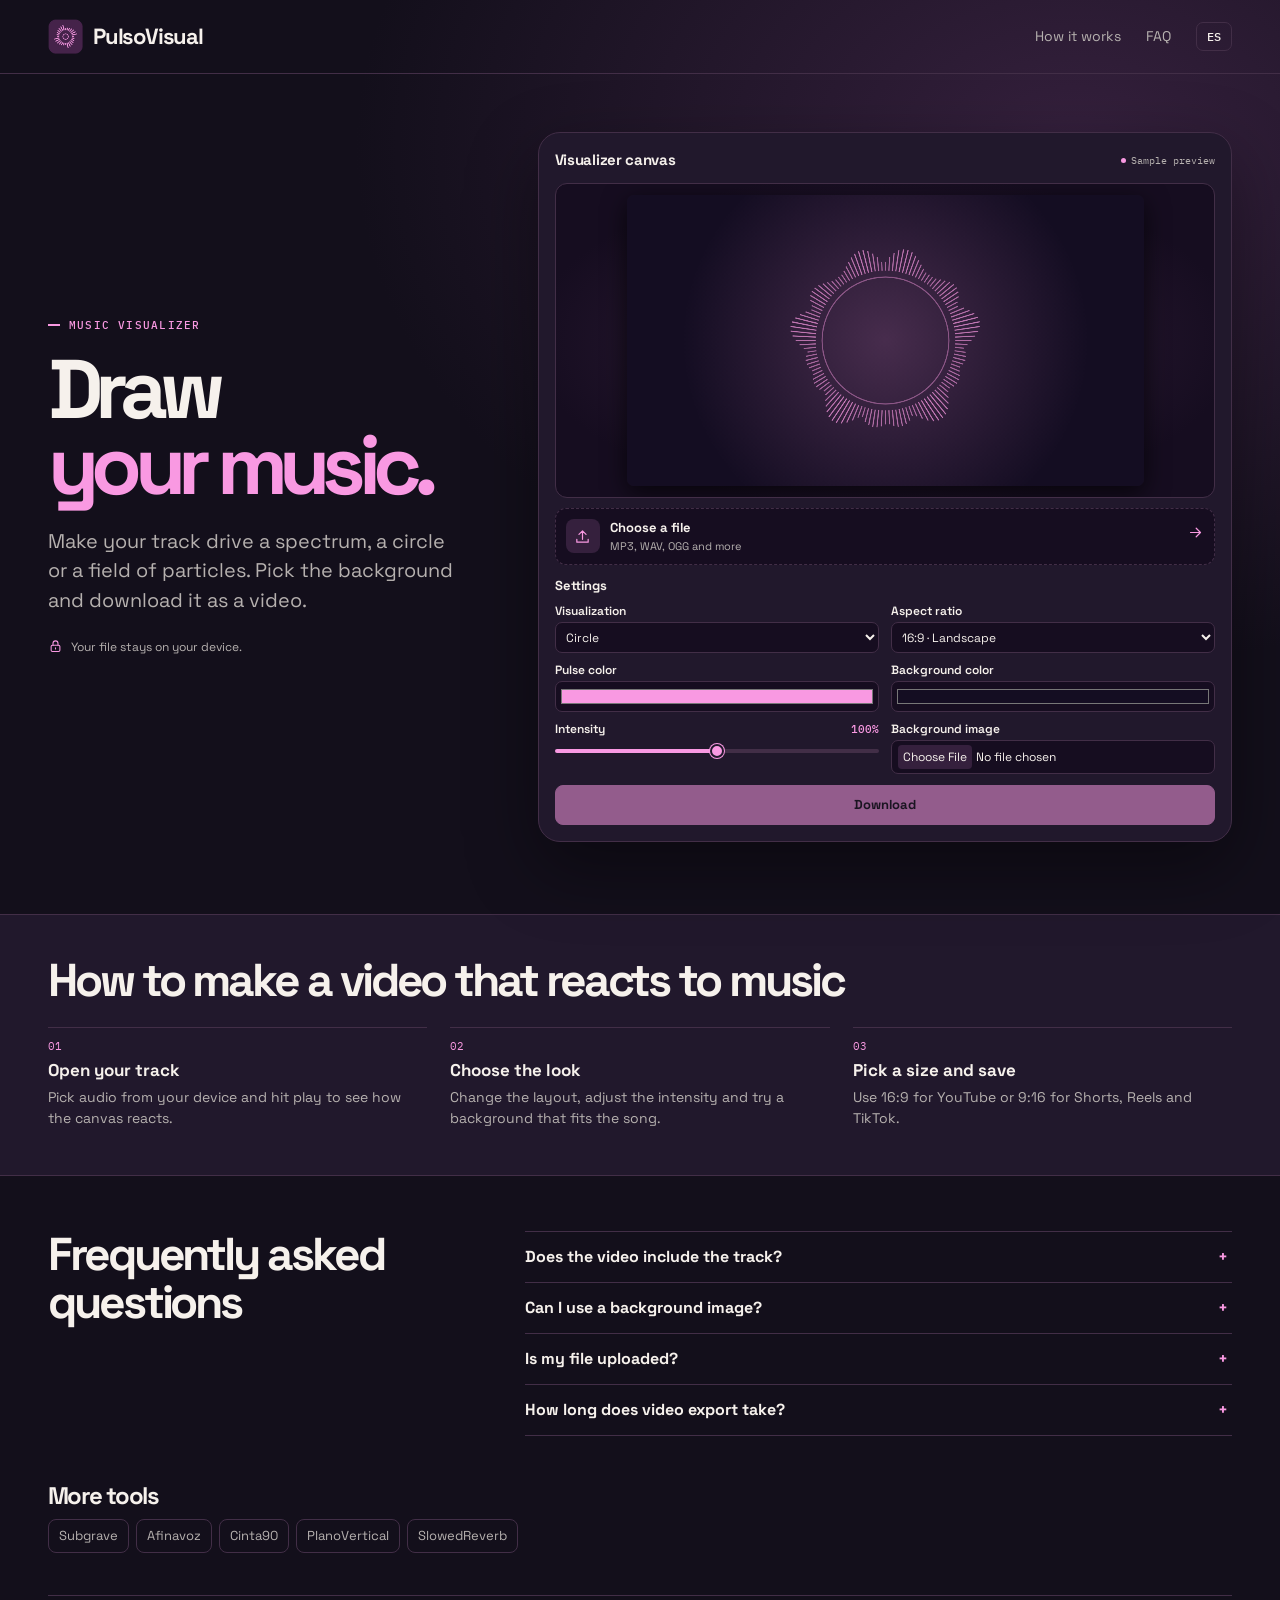
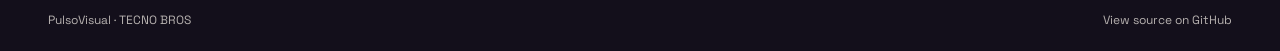
==== en/index.html @ a11b8005 "Launch PulsoVisual" ====
<!doctype html>
<html lang="en" data-theme="pulse">
<head>
    <meta charset="utf-8">
    <meta name="viewport" content="width=device-width, initial-scale=1">
    <title>Online music visualizer and video maker | PulsoVisual</title>
    <meta name="description" content="Make your track drive a spectrum, a circle or a field of particles. Pick the background and download it as a video.">
    <meta name="robots" content="index, follow, max-image-preview:large">
    <meta name="theme-color" content="#15131c">
    <link rel="canonical" href="https://1ly4s0.github.io/pulsovisual/en/">
    <link rel="alternate" hreflang="es" href="https://1ly4s0.github.io/pulsovisual/">
    <link rel="alternate" hreflang="en" href="https://1ly4s0.github.io/pulsovisual/en/">
    <link rel="alternate" hreflang="x-default" href="https://1ly4s0.github.io/pulsovisual/">
    <link rel="icon" type="image/png" href="../assets/logo.png">
    <meta property="og:type" content="website">
    <meta property="og:site_name" content="PulsoVisual">
    <meta property="og:locale" content="en_US">
    <meta property="og:url" content="https://1ly4s0.github.io/pulsovisual/en/">
    <meta property="og:title" content="Online music visualizer and video maker | PulsoVisual">
    <meta property="og:description" content="Make your track drive a spectrum, a circle or a field of particles. Pick the background and download it as a video.">
    <meta property="og:image" content="https://1ly4s0.github.io/pulsovisual/assets/share.png">
    <meta property="og:image:width" content="1200">
    <meta property="og:image:height" content="630">
    <meta property="og:image:alt" content="Editor preview for PulsoVisual">
    <meta name="twitter:card" content="summary_large_image">
    <link rel="preconnect" href="https://fonts.googleapis.com">
    <link rel="preconnect" href="https://fonts.gstatic.com" crossorigin>
    <link rel="stylesheet" href="https://fonts.googleapis.com/css2?family=Space+Grotesk:wght@400;500;600;700&family=IBM+Plex+Mono:wght@400;500;600&display=swap">
    <link rel="stylesheet" href="../assets/style.css">
    <script type="application/ld+json">{"@context": "https://schema.org", "@type": "WebApplication", "name": "PulsoVisual", "url": "https://1ly4s0.github.io/pulsovisual/en/", "description": "Make your track drive a spectrum, a circle or a field of particles. Pick the background and download it as a video.", "inLanguage": "en", "applicationCategory": "MultimediaApplication", "operatingSystem": "Any", "isAccessibleForFree": true, "offers": {"@type": "Offer", "price": "0", "priceCurrency": "USD"}, "image": "https://1ly4s0.github.io/pulsovisual/assets/share.png"}</script>
    <script type="module" src="../assets/visual-studio.js"></script>
</head>
<body>
    <header class="site-header">
        <nav class="shell" aria-label="Main navigation">
            <a class="brand" href="./"><img src="../assets/logo.png" alt="" height="35" width="35">PulsoVisual</a>
            <div class="nav-links">
                <a class="guide-link" href="#guia">How it works</a>
                <a class="faq-link" href="#faq">FAQ</a>
                <a class="language" href="../" hreflang="es" lang="es" aria-label="Ver en español">ES</a>
            </div>
        </nav>
    </header>
    <main>
        <section class="hero shell">
            <div class="intro">
                <p class="tool-type">Music visualizer</p>
                <h1>Draw <em>your music.</em></h1>
                <p class="lede">Make your track drive a spectrum, a circle or a field of particles. Pick the background and download it as a video.</p>
                <p class="privacy"><svg width="15" height="15" viewBox="0 0 24 24" fill="none" stroke="currentColor" stroke-width="1.7" stroke-linecap="round" stroke-linejoin="round" aria-hidden="true"><rect x="5" y="10" width="14" height="10" rx="2"/><path d="M8 10V7a4 4 0 1 1 8 0v3m-4 4v2"/></svg> Your file stays on your device.</p>
            </div>
            <section class="studio" id="studio" aria-labelledby="editor-title">
                <div class="studio-title"><h2 id="editor-title">Visualizer canvas</h2><span id="preview-label">Sample preview</span></div>
                <div class="screen visual-screen"><canvas id="preview" aria-hidden="true"></canvas></div>
                <div class="transport" id="transport" hidden>
                    <button id="listen" type="button" disabled>Play</button>
                    <input id="seek" type="range" min="0" max="1" value="0" step=".01" aria-label="Playback position" disabled>
                    <span id="elapsed">0:00</span>
                </div>
                <div class="file-picker">
                    <input id="file" type="file" accept="audio/*,.mp3,.wav,.ogg,.m4a,.flac">
                    <label for="file">
                        <span class="upload-icon"><svg width="17" height="17" viewBox="0 0 24 24" fill="none" stroke="currentColor" stroke-width="1.7" stroke-linecap="round" stroke-linejoin="round" aria-hidden="true"><path d="M12 16V4m-5 5 5-5 5 5M4 16v4h16v-4"/></svg></span>
                        <span class="file-info"><strong id="filename">Choose a file</strong><small id="file-detail">MP3, WAV, OGG and more</small></span>
                        <span class="upload-arrow"><svg width="17" height="17" viewBox="0 0 24 24" fill="none" stroke="currentColor" stroke-width="1.7" stroke-linecap="round" stroke-linejoin="round" aria-hidden="true"><path d="M5 12h14m-6-6 6 6-6 6"/></svg></span>
                    </label>
                </div>
                <fieldset id="settings">
                    <legend>Settings</legend>
                    <div class="settings-grid"><div class="field">
                        <label for="visual-mode">Visualization</label>
                        <select id="visual-mode"><option value="circle">Circle</option><option value="bars">Spectrum</option><option value="particles">Particles</option></select>
                    </div>
<div class="field">
                        <label for="aspect">Aspect ratio</label>
                        <select id="aspect"><option value="wide">16:9 · Landscape</option><option value="vertical">9:16 · Portrait</option></select>
                    </div>
<div class="field">
                        <label for="pulse-color">Pulse color</label>
                        <input type="color" id="pulse-color" value="#f999e2">
                    </div>
<div class="field">
                        <label for="stage-color">Background color</label>
                        <input type="color" id="stage-color" value="#140d22">
                    </div>
<div class="field">
                        <label for="intensity">Intensity <output for="intensity">100%</output></label>
                        <input id="intensity" type="range" min="25" max="175" value="100" data-unit="%">
                    </div>
<div class="field">
                        <label for="background">Background image</label>
                        <input type="file" id="background" accept="image/*">
                    </div></div>
                </fieldset>
                <div class="action-row"><button id="cancel-render" type="button" hidden>Cancel</button>
                    <button id="save" class="save" type="button" disabled>Download</button></div>
                <p id="status" class="status" role="status" aria-live="polite"></p>
            </section>
        </section>
        <section class="guide-band" id="guia">
            <div class="guide shell">
                <h2>How to make a video that reacts to music</h2>
                <ol><li><h3>Open your track</h3><p>Pick audio from your device and hit play to see how the canvas reacts.</p></li>
<li><h3>Choose the look</h3><p>Change the layout, adjust the intensity and try a background that fits the song.</p></li>
<li><h3>Pick a size and save</h3><p>Use 16:9 for YouTube or 9:16 for Shorts, Reels and TikTok.</p></li></ol>
            </div>
        </section>
        <section class="faqs shell" id="faq">
            <h2>Frequently asked questions</h2>
            <div><details><summary>Does the video include the track?</summary><p>Yes. The video contains the track you opened and the animation from the visualizer.</p></details>
<details><summary>Can I use a background image?</summary><p>Yes. Pick a solid color or choose a background image from your device.</p></details>
<details><summary>Is my file uploaded?</summary><p>The file is processed in your browser. You don’t need an account.</p></details>
<details><summary>How long does video export take?</summary><p>It records while the clip plays, so export usually takes about as long as the clip. Your browser determines whether it saves as MP4 or WebM.</p></details></div>
        </section>
        <section class="other shell">
            <h2>More tools</h2>
            <nav class="tools-list" aria-label="Other tools"><a href="https://1ly4s0.github.io/subgrave/en/">Subgrave</a>
<a href="https://1ly4s0.github.io/afinavoz/en/">Afinavoz</a>
<a href="https://1ly4s0.github.io/cinta90/en/">Cinta90</a>
<a href="https://1ly4s0.github.io/planovertical/en/">PlanoVertical</a>
<a href="https://slowedreverb.net/en/">SlowedReverb</a></nav>
        </section>
    </main>
    <footer class="footer shell">
        <span>PulsoVisual · TECNO BROS</span>
        <a href="https://github.com/1ly4s0/pulsovisual">View source on GitHub</a>
    </footer>
</body>
</html>
---- assets/style.css ----
:root {
    color-scheme: dark;
    --background: #101115;
    --surface: #191b22;
    --panel: #111319;
    --ink: #f6f1ec;
    --muted: #b6b1af;
    --accent: #ff9c64;
    --wash: #33221c;
    --border: #363139;
    --mono: "IBM Plex Mono", Consolas, monospace;
    font: 16px/1.5 "Space Grotesk", "Segoe UI", sans-serif;
    color: var(--ink);
    background: var(--background);
}
[data-theme="pitch"] { --accent: #cbb4ff; --wash: #302445; --border: #393347; --background: #111018; --surface: #1c1928; --panel: #15121f; }
[data-theme="vhs"] { --accent: #ffaaa3; --wash: #39252f; --border: #453139; --background: #151017; --surface: #211820; --panel: #150e15; }
[data-theme="pulse"] { --accent: #f999e2; --wash: #35203d; --border: #422e47; --background: #130f1b; --surface: #21182c; --panel: #160d20; }
[data-theme="vertical"] { --accent: #b9f7c2; --wash: #24382f; --border: #34463c; --background: #101713; --surface: #19231d; --panel: #101a15; }
* { box-sizing: border-box; }
body {
    margin: 0;
    background: radial-gradient(ellipse 50rem 36rem at 84% 9%, var(--wash), transparent 90%);
}
[hidden] { display: none !important; }
button, input, select { font: inherit; color: inherit; }
button, select, input[type="range"], input[type="color"] { cursor: pointer; }
button:disabled, fieldset:disabled input { cursor: default; }
a { color: inherit; }
button:focus-visible, a:focus-visible, input:focus-visible, select:focus-visible, summary:focus-visible {
    outline: 2px solid var(--accent);
    outline-offset: 4px;
}
h1, h2, h3, p, figure { margin: 0; }
.shell { width: min(1260px, calc(100% - 96px)); margin-inline: auto; }
.site-header { border-bottom: 1px solid var(--border); }
.site-header nav { display: flex; justify-content: space-between; align-items: center; min-height: 73px; gap: 20px; }
.brand { display: inline-flex; gap: 10px; align-items: center; font-size: 22px; font-weight: 700; letter-spacing: -.055em; text-decoration: none; white-space: nowrap; }
.brand img { display: block; }
.nav-links { display: flex; align-items: center; gap: 25px; }
.nav-links a { color: var(--muted); font-size: 14px; text-decoration: none; }
.nav-links a:hover, .footer a:hover { color: var(--accent); }
.nav-links .language { padding: 6px 10px; border-radius: 7px; border: 1px solid var(--border); font: 500 12px var(--mono); color: var(--ink); }

.hero { display: grid; grid-template-columns: minmax(0, .77fr) minmax(0, 1.23fr); gap: clamp(25px, 4.3vw, 72px); align-items: center; padding-block: 58px 72px; }
.intro { min-width: 0; }
.tool-type { display: flex; gap: 9px; align-items: center; color: var(--accent); font: 500 11px var(--mono); letter-spacing: .11em; margin-bottom: 20px; text-transform: uppercase; }
.tool-type::before { content: ""; display: block; width: 12px; height: 2px; background: var(--accent); }
h1 { font-size: clamp(51px, 6.5vw, 100px); line-height: .91; font-weight: 700; letter-spacing: -.092em; text-wrap: balance; }
h1 em { display: block; font-style: normal; color: var(--accent); }
.lede { color: var(--muted); font-size: clamp(17px, 1.55vw, 21px); max-width: 405px; margin-top: 23px; }
.privacy { display: flex; align-items: center; gap: 8px; font-size: 12px; color: var(--muted); margin-top: 22px; }
.privacy svg { color: var(--accent); flex: none; }

.studio { min-width: 0; background: var(--surface); border: 1px solid var(--border); border-radius: 22px; padding: 16px; box-shadow: 0 26px 70px #0006; }
.studio.dragging { outline: 2px dashed var(--accent); outline-offset: 5px; }
.studio-title { display: flex; align-items: center; justify-content: space-between; gap: 10px; margin-bottom: 11px; }
.studio-title h2 { font-size: 15px; font-weight: 700; letter-spacing: -.02em; }
.studio-title span { display: flex; align-items: center; gap: 5px; color: var(--muted); font: 400 10px var(--mono); }
.studio-title span::before { content: ""; width: 5px; height: 5px; background: var(--accent); border-radius: 50%; }
.screen { position: relative; border-radius: 12px; overflow: hidden; background: var(--panel); border: 1px solid var(--border); }
.audio-screen canvas {
    width: 100%; height: 130px; display: block;
    background: repeating-linear-gradient(90deg, transparent 0 calc(12.5% - 1px), #ffffff0b calc(12.5% - 1px) 12.5%),
        radial-gradient(ellipse at center, var(--wash), transparent 80%);
}
.audio-screen::before { content: ""; width: 100%; border-top: 1px solid #ffffff17; position: absolute; inset-block-start: 65px; pointer-events: none; }
.audio-player { min-height: 44px; display: grid; align-items: center; border-top: 1px solid var(--border); padding: 2px 7px; }
audio { display: block; height: 40px; width: 100%; }
.empty-transport { display: flex; align-items: center; gap: 11px; color: var(--muted); padding: 0 8px; font: 400 10px var(--mono); }
.empty-transport svg { color: var(--accent); width: 14px; }
.transport-line { flex: 1; height: 3px; border-radius: 4px; background: var(--border); }
.visual-screen { container-type: size; display: grid; place-items: center; height: clamp(220px, 30vw, 315px); padding: 11px; background: radial-gradient(ellipse, var(--wash), var(--panel) 76%); }
.visual-screen canvas { display: block; width: auto; max-width: 100%; max-height: 100cqh; height: auto; border-radius: 7px; object-fit: contain; box-shadow: 0 7px 24px #000a; }
[data-theme="vertical"] .visual-screen { background: repeating-linear-gradient(90deg, transparent 0 calc(11% - 1px), #c4ffd414 calc(11% - 1px) 11%), radial-gradient(ellipse, var(--wash), var(--panel) 80%); }
[data-theme="vertical"] .visual-screen canvas { height: 100cqh; }
.transport { display: flex; align-items: center; gap: 10px; margin-top: 8px; }
.transport button { padding: 5px 9px; font-size: 12px; font-weight: 700; }
.transport span { white-space: nowrap; color: var(--muted); font: 400 10px var(--mono); }
.file-picker { position: relative; margin-block: 10px 11px; }
.file-picker input { position: absolute; opacity: 0; height: 1px; width: 1px; }
.file-picker label { display: flex; gap: 10px; align-items: center; min-height: 57px; padding: 8px 10px; border: 1px dashed var(--border); border-radius: 11px; cursor: pointer; background: var(--panel); }
.file-picker label:hover, .file-picker:focus-within label { border-color: var(--accent); }
.studio[data-busy="true"] .file-picker label { cursor: default; opacity: .65; }
.upload-icon { display: grid; place-items: center; flex: 0 0 34px; height: 34px; color: var(--accent); background: var(--wash); border-radius: 8px; }
.file-info { min-width: 0; flex: 1; }
.file-info strong { display: block; white-space: nowrap; overflow: hidden; text-overflow: ellipsis; font-size: 13px; }
.file-info small { display: block; color: var(--muted); font-size: 11px; }
.upload-arrow { color: var(--accent); flex: none; }

fieldset { border: 0; padding: 0; margin: 0; min-width: 0; }
fieldset:disabled { opacity: .75; }
legend { font-size: 13px; font-weight: 700; margin-bottom: 7px; padding: 0; }
.settings-grid { display: grid; grid-template-columns: repeat(2, minmax(0, 1fr)); gap: 8px 12px; }
.field label { display: flex; align-items: baseline; justify-content: space-between; gap: 3px; font-size: 12px; font-weight: 600; margin: 0 0 2px; }
.field output { color: var(--accent); font: 500 11px var(--mono); white-space: nowrap; }
.field input:is([type="color"],[type="date"],[type="file"]), .field select {
    width: 100%; min-width: 0; height: 31px; border: 1px solid var(--border); border-radius: 7px; padding: 4px 6px;
    background: var(--panel); font-size: 12px;
}
.field input[type="file"] { height: auto; }
.field input::file-selector-button { max-width: 100%; background: var(--wash); color: var(--ink); border: 0; border-radius: 4px; padding: 3px 5px; font: inherit; }
.field input[type="color"] { padding: 3px; }
input[type="range"] { appearance: none; background: transparent; display: block; width: 100%; height: 21px; margin: 0; min-width: 0; accent-color: var(--accent); }
input[type="range"]::-webkit-slider-runnable-track { height: 4px; border-radius: 6px; background: linear-gradient(to right, var(--accent) var(--fill, 0%), var(--border) var(--fill, 0%)); }
input[type="range"]::-webkit-slider-thumb { appearance: none; margin-top: -5px; width: 14px; height: 14px; border: 2px solid var(--surface); border-radius: 50%; background: var(--accent); box-shadow: 0 0 0 1px var(--accent); }
input[type="range"]::-moz-range-track { height: 4px; border-radius: 6px; background: var(--border); }
input[type="range"]::-moz-range-progress { height: 4px; border-radius: 6px; background: var(--accent); }
input[type="range"]::-moz-range-thumb { border: 2px solid var(--surface); border-radius: 50%; background: var(--accent); width: 12px; height: 12px; }
.presets { display: flex; flex-wrap: wrap; gap: 6px; margin-bottom: 8px; }
.studio button { border: 1px solid var(--border); border-radius: 8px; background: var(--panel); }
.presets button { font-size: 12px; padding: 5px 9px; }
.presets [aria-pressed="true"] { color: var(--accent); background: var(--wash); border-color: var(--accent); }
.studio button:hover:not(:disabled) { border-color: var(--accent); }
.action-row { display: flex; flex-wrap: wrap; gap: 7px; margin-top: 11px; }
.action-row button { flex: 1; min-height: 40px; padding: 7px 11px; white-space: nowrap; font-size: 13px; font-weight: 700; }
.action-row .save { color: #161219; border-color: var(--accent); background: var(--accent); }
.action-row .save:hover:not(:disabled) { filter: brightness(1.13); }
.studio button:disabled { opacity: .53; }
.status { color: var(--muted); margin-top: 7px; font-size: 12px; }
.status:empty { margin-top: 0; }
.status[data-error="true"] { color: #ffabae; }

.guide-band { border-block: 1px solid var(--border); background: var(--surface); }
.guide { padding-block: 42px 46px; }
.guide h2, .faqs h2, .other h2 { font-size: clamp(28px, 3.6vw, 50px); letter-spacing: -.067em; line-height: 1.04; }
.guide ol { display: grid; grid-template-columns: repeat(3, minmax(0, 1fr)); gap: 23px; list-style: none; counter-reset: steps; padding: 0; margin: 22px 0 0; }
.guide li { counter-increment: steps; border-top: 1px solid var(--border); padding-top: 11px; }
.guide li::before { content: "0" counter(steps); display: block; color: var(--accent); font: 400 11px var(--mono); margin-bottom: 5px; }
.guide h3 { font-size: 17px; margin-bottom: 4px; }
.guide p, .faqs p { color: var(--muted); font-size: 14px; }
.faqs { display: grid; grid-template-columns: .77fr 1.23fr; gap: 35px; padding-block: 55px 48px; }
.faqs details { border-bottom: 1px solid var(--border); }
.faqs details:first-of-type { border-top: 1px solid var(--border); }
.faqs summary { cursor: pointer; padding: 13px 28px 13px 0; list-style: none; font-weight: 700; position: relative; }
.faqs summary::-webkit-details-marker { display: none; }
.faqs summary::after { content: "+"; position: absolute; right: 4px; color: var(--accent); }
.faqs [open] summary::after { content: "−"; }
.faqs p { padding-bottom: 12px; }
.other { padding-bottom: 42px; }
.other h2 { font-size: 24px; margin-bottom: 10px; }
.tools-list { display: flex; flex-wrap: wrap; gap: 7px; }
.tools-list a { border: 1px solid var(--border); border-radius: 8px; padding: 6px 10px; text-decoration: none; font-size: 13px; color: var(--muted); }
.tools-list a:hover { border-color: var(--accent); color: var(--ink); }
.footer { display: flex; flex-wrap: wrap; justify-content: space-between; gap: 9px; border-top: 1px solid var(--border); padding-block: 15px 22px; color: var(--muted); font-size: 12px; }
.footer a { text-decoration: none; }

@media (prefers-reduced-motion: no-preference) {
    .intro, .studio { animation: enter .37s ease-out both; }
    .studio { animation-delay: .035s; }
    .studio button, .file-picker label, .tools-list a { transition: border-color .15s ease, filter .15s ease, transform .15s ease; }
    .studio button:active:not(:disabled) { transform: scale(.98); }
    .status:not(:empty) { animation: enter .2s ease-out; }
    @keyframes enter {
        from { transform: translateY(7px); opacity: .75; }
        to { transform: translateY(0); opacity: 1; }
    }
}
@media (max-width: 1030px) {
    .shell { width: calc(100% - 54px); }
    .hero { padding-block: 44px 55px; gap: 27px; }
}
@media (max-width: 740px) {
    .shell { width: calc(100% - 34px); }
    .site-header nav { min-height: 61px; }
    .nav-links { gap: 12px; }
    .nav-links .faq-link { display: none; }
    .hero { grid-template-columns: 1fr; max-width: 580px; padding-block: 27px 38px; gap: 22px; }
    h1 { font-size: clamp(47px, 10vw, 72px); }
    .tool-type { margin-bottom: 12px; }
    .lede { margin-top: 13px; }
    .privacy { margin-top: 12px; }
    .studio { padding: 12px; border-radius: 16px; }
    .visual-screen { height: clamp(200px, 56vw, 280px); }
    .faqs { grid-template-columns: 1fr; gap: 14px; padding-block: 38px; }
}
@media (max-width: 430px) {
    .nav-links .guide-link { display: none; }
    .guide ol { grid-template-columns: 1fr; gap: 13px; }
    .audio-screen canvas { height: 102px; }
    .audio-screen::before { inset-block-start: 51px; }
}
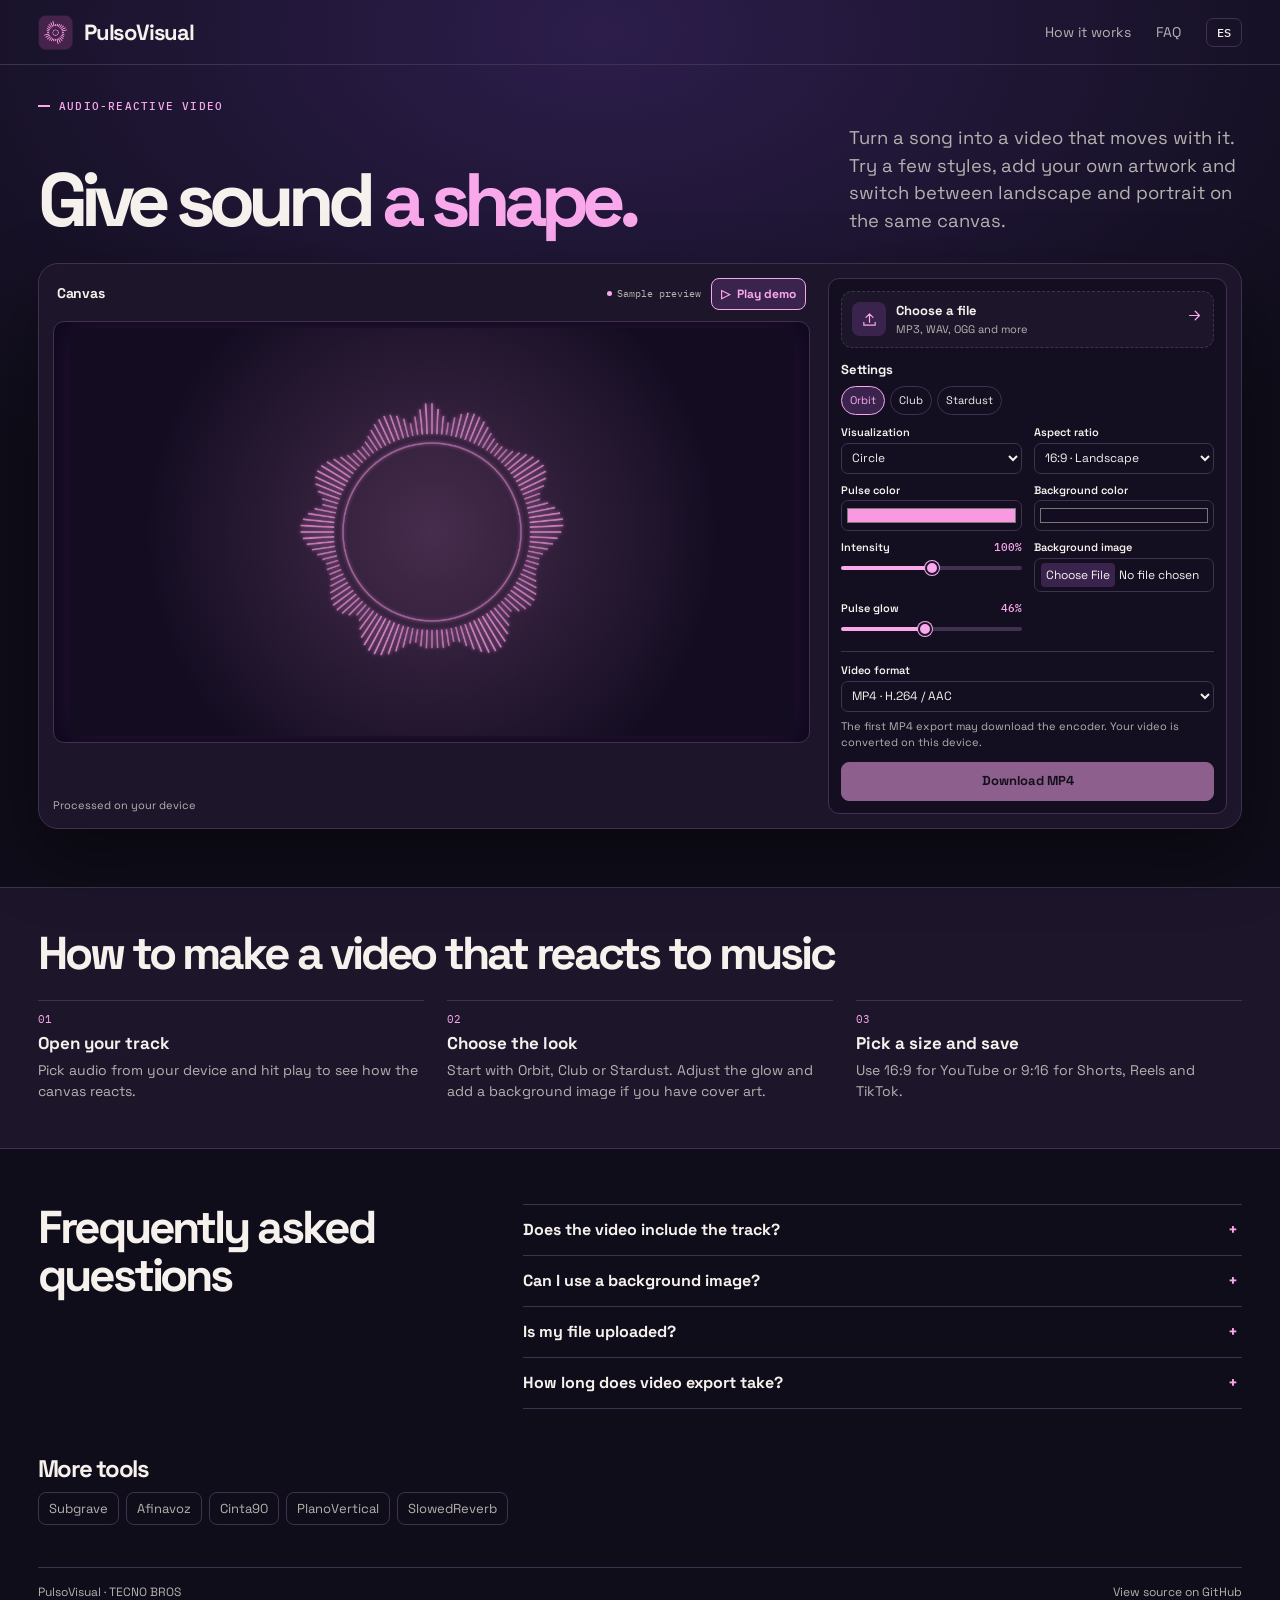
==== commit a1a425b2: "Add MP4 export and redesign the PulsoVisual editor" ====
--- a/en/index.html
+++ b/en/index.html
@@ -4,7 +4,7 @@
     <meta charset="utf-8">
     <meta name="viewport" content="width=device-width, initial-scale=1">
     <title>Online music visualizer and video maker | PulsoVisual</title>
-    <meta name="description" content="Make your track drive a spectrum, a circle or a field of particles. Pick the background and download it as a video.">
+    <meta name="description" content="Make a music visualizer with spectrum bars, a circle or particles. Export with sound as MP4 or WebM at 16:9 or 9:16.">
     <meta name="robots" content="index, follow, max-image-preview:large">
     <meta name="theme-color" content="#15131c">
     <link rel="canonical" href="https://1ly4s0.github.io/pulsovisual/en/">
@@ -17,7 +17,7 @@
     <meta property="og:locale" content="en_US">
     <meta property="og:url" content="https://1ly4s0.github.io/pulsovisual/en/">
     <meta property="og:title" content="Online music visualizer and video maker | PulsoVisual">
-    <meta property="og:description" content="Make your track drive a spectrum, a circle or a field of particles. Pick the background and download it as a video.">
+    <meta property="og:description" content="Make a music visualizer with spectrum bars, a circle or particles. Export with sound as MP4 or WebM at 16:9 or 9:16.">
     <meta property="og:image" content="https://1ly4s0.github.io/pulsovisual/assets/share.png">
     <meta property="og:image:width" content="1200">
     <meta property="og:image:height" content="630">
@@ -27,7 +27,8 @@
     <link rel="preconnect" href="https://fonts.gstatic.com" crossorigin>
     <link rel="stylesheet" href="https://fonts.googleapis.com/css2?family=Space+Grotesk:wght@400;500;600;700&family=IBM+Plex+Mono:wght@400;500;600&display=swap">
     <link rel="stylesheet" href="../assets/style.css">
-    <script type="application/ld+json">{"@context": "https://schema.org", "@type": "WebApplication", "name": "PulsoVisual", "url": "https://1ly4s0.github.io/pulsovisual/en/", "description": "Make your track drive a spectrum, a circle or a field of particles. Pick the background and download it as a video.", "inLanguage": "en", "applicationCategory": "MultimediaApplication", "operatingSystem": "Any", "isAccessibleForFree": true, "offers": {"@type": "Offer", "price": "0", "priceCurrency": "USD"}, "image": "https://1ly4s0.github.io/pulsovisual/assets/share.png"}</script>
+    <link rel="stylesheet" href="../assets/workbench.css">
+    <script type="application/ld+json">{"@context": "https://schema.org", "@type": "WebApplication", "name": "PulsoVisual", "url": "https://1ly4s0.github.io/pulsovisual/en/", "description": "Make a music visualizer with spectrum bars, a circle or particles. Export with sound as MP4 or WebM at 16:9 or 9:16.", "inLanguage": "en", "applicationCategory": "MultimediaApplication", "operatingSystem": "Any", "isAccessibleForFree": true, "offers": {"@type": "Offer", "price": "0", "priceCurrency": "USD"}, "image": "https://1ly4s0.github.io/pulsovisual/assets/share.png"}</script>
     <script type="module" src="../assets/visual-studio.js"></script>
 </head>
 <body>
@@ -44,19 +45,24 @@
     <main>
         <section class="hero shell">
             <div class="intro">
-                <p class="tool-type">Music visualizer</p>
-                <h1>Draw <em>your music.</em></h1>
-                <p class="lede">Make your track drive a spectrum, a circle or a field of particles. Pick the background and download it as a video.</p>
-                <p class="privacy"><svg width="15" height="15" viewBox="0 0 24 24" fill="none" stroke="currentColor" stroke-width="1.7" stroke-linecap="round" stroke-linejoin="round" aria-hidden="true"><rect x="5" y="10" width="14" height="10" rx="2"/><path d="M8 10V7a4 4 0 1 1 8 0v3m-4 4v2"/></svg> Your file stays on your device.</p>
+                <p class="tool-type">Audio-reactive video</p>
+                <h1>Give sound <em>a shape.</em></h1>
+                <p class="lede">Turn a song into a video that moves with it. Try a few styles, add your own artwork and switch between landscape and portrait on the same canvas.</p>
             </div>
             <section class="studio" id="studio" aria-labelledby="editor-title">
-                <div class="studio-title"><h2 id="editor-title">Visualizer canvas</h2><span id="preview-label">Sample preview</span></div>
+                <div class="studio-preview">
+                <div class="studio-title"><h2 id="editor-title">Canvas</h2><div class="studio-head-actions"><span id="preview-label">Sample preview</span><button id="demo" type="button" class="demo-button">Play demo</button></div></div>
                 <div class="screen visual-screen"><canvas id="preview" aria-hidden="true"></canvas></div>
                 <div class="transport" id="transport" hidden>
                     <button id="listen" type="button" disabled>Play</button>
                     <input id="seek" type="range" min="0" max="1" value="0" step=".01" aria-label="Playback position" disabled>
                     <span id="elapsed">0:00</span>
                 </div>
+                <div class="preview-tools">
+                    <span>Processed on your device</span>
+                </div>
+                </div>
+                <div class="studio-controls">
                 <div class="file-picker">
                     <input id="file" type="file" accept="audio/*,.mp3,.wav,.ogg,.m4a,.flac">
                     <label for="file">
@@ -67,41 +73,54 @@
                 </div>
                 <fieldset id="settings">
                     <legend>Settings</legend>
+                    <div class="look-presets"><button type="button" data-look="0" aria-pressed="false">Orbit</button><button type="button" data-look="1" aria-pressed="false">Club</button><button type="button" data-look="2" aria-pressed="false">Stardust</button></div>
                     <div class="settings-grid"><div class="field">
                         <label for="visual-mode">Visualization</label>
                         <select id="visual-mode"><option value="circle">Circle</option><option value="bars">Spectrum</option><option value="particles">Particles</option></select>
                     </div>
-<div class="field">
+                        <div class="field">
                         <label for="aspect">Aspect ratio</label>
                         <select id="aspect"><option value="wide">16:9 · Landscape</option><option value="vertical">9:16 · Portrait</option></select>
                     </div>
-<div class="field">
+                        <div class="field">
                         <label for="pulse-color">Pulse color</label>
                         <input type="color" id="pulse-color" value="#f999e2">
                     </div>
-<div class="field">
+                        <div class="field">
                         <label for="stage-color">Background color</label>
                         <input type="color" id="stage-color" value="#140d22">
                     </div>
-<div class="field">
+                        <div class="field">
                         <label for="intensity">Intensity <output for="intensity">100%</output></label>
                         <input id="intensity" type="range" min="25" max="175" value="100" data-unit="%">
                     </div>
-<div class="field">
+                        <div class="field">
                         <label for="background">Background image</label>
                         <input type="file" id="background" accept="image/*">
-                    </div></div>
+                    </div>
+                        <div class="field">
+                            <label for="glow">Pulse glow <output for="glow">46%</output></label>
+                            <input id="glow" type="range" min="0" max="100" value="46" data-unit="%">
+                        </div>
+                    </div>
                 </fieldset>
+
+                <div class="output-panel" id="export-format-row">
+                    <div class="field"><label for="export-format">Video format</label><select id="export-format"><option value="mp4">MP4 · H.264 / AAC</option><option value="webm">WebM · VP8 / Opus</option></select></div>
+                    <p>The first MP4 export may download the encoder. Your video is converted on this device.</p>
+                </div>
                 <div class="action-row"><button id="cancel-render" type="button" hidden>Cancel</button>
                     <button id="save" class="save" type="button" disabled>Download</button></div>
+                <progress id="export-progress" max="100" aria-label="Export progress" hidden></progress>
                 <p id="status" class="status" role="status" aria-live="polite"></p>
+                </div>
             </section>
         </section>
         <section class="guide-band" id="guia">
             <div class="guide shell">
                 <h2>How to make a video that reacts to music</h2>
                 <ol><li><h3>Open your track</h3><p>Pick audio from your device and hit play to see how the canvas reacts.</p></li>
-<li><h3>Choose the look</h3><p>Change the layout, adjust the intensity and try a background that fits the song.</p></li>
+<li><h3>Choose the look</h3><p>Start with Orbit, Club or Stardust. Adjust the glow and add a background image if you have cover art.</p></li>
 <li><h3>Pick a size and save</h3><p>Use 16:9 for YouTube or 9:16 for Shorts, Reels and TikTok.</p></li></ol>
             </div>
         </section>
@@ -110,7 +129,7 @@
             <div><details><summary>Does the video include the track?</summary><p>Yes. The video contains the track you opened and the animation from the visualizer.</p></details>
 <details><summary>Can I use a background image?</summary><p>Yes. Pick a solid color or choose a background image from your device.</p></details>
 <details><summary>Is my file uploaded?</summary><p>The file is processed in your browser. You don’t need an account.</p></details>
-<details><summary>How long does video export take?</summary><p>It records while the clip plays, so export usually takes about as long as the clip. Your browser determines whether it saves as MP4 or WebM.</p></details></div>
+<details><summary>How long does video export take?</summary><p>It records while the clip plays, so export usually takes about as long as the clip. Choose MP4 with AAC audio or WebM.</p></details></div>
         </section>
         <section class="other shell">
             <h2>More tools</h2>
--- a/assets/workbench.css
+++ b/assets/workbench.css
@@ -0,0 +1,133 @@
+.shell { width: min(1320px, calc(100% - 76px)); }
+.site-header nav { min-height: 64px; }
+.brand { gap: 11px; }
+.hero { display: block; padding-block: 34px 58px; }
+.intro {
+    display: grid;
+    grid-template-columns: minmax(0, 1.17fr) minmax(290px, .83fr);
+    column-gap: 48px;
+    align-items: end;
+    margin-bottom: 26px;
+}
+.tool-type { grid-column: 1 / -1; margin-bottom: 11px; }
+h1 { font-size: clamp(55px, 6.2vw, 96px); line-height: .95; text-wrap: pretty; }
+h1 em { display: inline; white-space: nowrap; }
+.lede { margin: 0 0 2px; font-size: clamp(15px, 1.44vw, 20px); max-width: 480px; }
+.intro .privacy { display: none; }
+
+.studio {
+    display: grid;
+    grid-template-columns: minmax(0, 1.62fr) minmax(300px, 1fr);
+    gap: 18px;
+    padding: 14px;
+    border-radius: 20px;
+}
+.studio-preview { min-width: 0; display: flex; flex-direction: column; }
+.studio-title { padding: 0 4px; flex-wrap: wrap; }
+.studio-head-actions { display: flex; align-items: center; gap: 10px; }
+.studio-title h2 { font-size: 14px; }
+.studio-title span { font-size: 10px; }
+.visual-screen {
+    min-width: 0;
+    height: clamp(270px, 33vw, 464px);
+    padding: 13px;
+    border-radius: 11px;
+}
+.visual-screen canvas { max-width: 100%; max-height: 100cqh; }
+.transport { padding-inline: 4px; }
+.preview-tools {
+    display: flex; justify-content: space-between; align-items: center; gap: 10px;
+    padding-top: 8px; margin-top: auto;
+}
+.preview-tools span, .preview-hint { color: var(--muted); font-size: 11px; }
+.preview-hint { margin-top: 8px; padding-inline: 4px; }
+.studio .demo-button {
+    min-height: 32px; padding: 4px 9px; font-size: 12px; font-weight: 700;
+    color: var(--accent); border-color: var(--accent); background: var(--wash);
+}
+.studio .demo-button::before { content: "▷"; margin-right: 7px; }
+.studio-controls { min-width: 0; border: 1px solid var(--border); border-radius: 11px; padding: 12px; background: var(--panel); }
+.file-picker { margin: 0 0 12px; }
+.file-picker label { background: var(--surface); }
+.look-presets { display: flex; flex-wrap: wrap; gap: 5px; margin-bottom: 9px; }
+.look-presets button { font-size: 11px; min-height: 29px; padding: 3px 8px; }
+.look-presets button[aria-pressed="true"] { color: var(--accent); border-color: var(--accent); background: var(--wash); }
+.field label { font-size: 11px; }
+.field input[type="number"] {
+    width: 100%; min-width: 0; height: 31px; border: 1px solid var(--border); border-radius: 7px;
+    padding: 4px 6px; background: var(--panel); font-size: 12px;
+}
+.trim-panel, .output-panel {
+    margin-top: 12px;
+    padding-top: 10px;
+    border-top: 1px solid var(--border);
+}
+.trim-panel legend { margin-bottom: 0; padding-right: 8px; color: var(--muted); font: 500 11px var(--mono); }
+.output-panel p { margin-top: 6px; font-size: 11px; color: var(--muted); }
+.action-row button { min-height: 39px; }
+#export-progress { display: block; width: 100%; height: 6px; accent-color: var(--accent); margin: 9px 0 0; }
+.comparison { padding: 7px 4px 0; }
+.comparison .field label { color: var(--muted); font-size: 11px; }
+.toggle-field { display: flex; align-items: center; }
+.toggle-field label { display: flex; align-items: center; justify-content: flex-start; gap: 6px; }
+.toggle-field input { margin: 0; accent-color: var(--accent); }
+
+/* The tape deck has a warm chassis, a cool image and a viewfinder border. */
+[data-theme="vhs"] {
+    --background: #170f16; --surface: #251923; --panel: #171017;
+    --accent: #ffb0a2; --border: #4a303e; --wash: #472630;
+}
+[data-theme="vhs"] body { background: radial-gradient(ellipse 53rem 35rem at 16% 2%, #3b1d2b 0%, transparent 92%); }
+[data-theme="vhs"] .studio { grid-template-columns: minmax(0, 1.85fr) minmax(300px, 1fr); }
+[data-theme="vhs"] .visual-screen {
+    background: repeating-linear-gradient(0deg, #170d15 0 3px, #221523 3px 6px);
+    box-shadow: inset 0 0 34px #07060a;
+}
+[data-theme="vhs"] .studio-title h2 { font-family: var(--mono); text-transform: uppercase; letter-spacing: .07em; }
+
+/* The visualizer is a dark stage with a clear glow around the canvas. */
+[data-theme="pulse"] {
+    --background: #0f0d19; --surface: #1d162b; --panel: #130e20;
+    --accent: #f9a8ec; --wash: #3a244d; --border: #403150;
+}
+[data-theme="pulse"] body { background: radial-gradient(ellipse 61rem 36rem at 47% 2%, #2c1d4b 0%, transparent 94%); }
+[data-theme="pulse"] .intro { grid-template-columns: minmax(0, 1.32fr) minmax(280px, .68fr); }
+[data-theme="pulse"] h1 { font-size: clamp(52px, 5.9vw, 91px); }
+[data-theme="pulse"] .studio { grid-template-columns: minmax(0, 1.9fr) minmax(300px, 1fr); }
+[data-theme="pulse"] .visual-screen { padding: 6px; background: #10091d; }
+[data-theme="pulse"] .visual-screen canvas { box-shadow: 0 0 30px #aa54d521; }
+[data-theme="pulse"] .look-presets button { border-radius: 100px; }
+
+/* The framing preview uses a portrait canvas inside a measured matte. */
+[data-theme="vertical"] {
+    --background: #101714; --surface: #1a2420; --panel: #111b16;
+    --accent: #bdf4ba; --border: #3a5042; --wash: #2a3e34;
+}
+[data-theme="vertical"] body { background: radial-gradient(ellipse 49rem 38rem at 87% 6%, #233d36 0%, transparent 93%); }
+[data-theme="vertical"] .studio { grid-template-columns: minmax(0, 1.14fr) minmax(300px, 1fr); }
+[data-theme="vertical"] .visual-screen {
+    background: linear-gradient(90deg, transparent 49.8%, #badfbd1c 50%, transparent 50.2%),
+        repeating-linear-gradient(90deg, #badfbd0b 0 1px, transparent 1px 35px), var(--panel);
+}
+[data-theme="vertical"] .visual-screen canvas { height: 100cqh; border: 1px solid #99ceb58b; touch-action: none; }
+[data-theme="vertical"] .studio:is(.has-file,.has-demo-scene):not([data-busy="true"]) canvas { cursor: grab; }
+[data-theme="vertical"] .studio:is(.has-file,.has-demo-scene):not([data-busy="true"]) canvas:active { cursor: grabbing; }
+
+@media (max-width: 960px) {
+    .shell { width: calc(100% - 46px); }
+    .intro, [data-theme="pulse"] .intro { column-gap: 20px; }
+    h1 { font-size: clamp(51px, 7.7vw, 73px); }
+    :root[data-theme] .studio { grid-template-columns: minmax(0, 1.13fr) minmax(270px, 1fr); }
+    .preview-tools { flex-wrap: wrap; }
+}
+@media (max-width: 680px) {
+    .shell { width: calc(100% - 28px); }
+    .hero { padding-block: 23px 34px; }
+    .intro, [data-theme="pulse"] .intro { display: block; margin-bottom: 17px; }
+    .tool-type { margin-bottom: 8px; }
+    h1, [data-theme="pulse"] h1 { font-size: clamp(43px, 10vw, 65px); }
+    .lede { margin-top: 11px; }
+    :root[data-theme] .studio { grid-template-columns: 1fr; gap: 12px; padding: 10px; }
+    .visual-screen { height: clamp(212px, 57vw, 300px); }
+    [data-theme="vertical"] .visual-screen { height: clamp(245px, 65vw, 340px); }
+}
